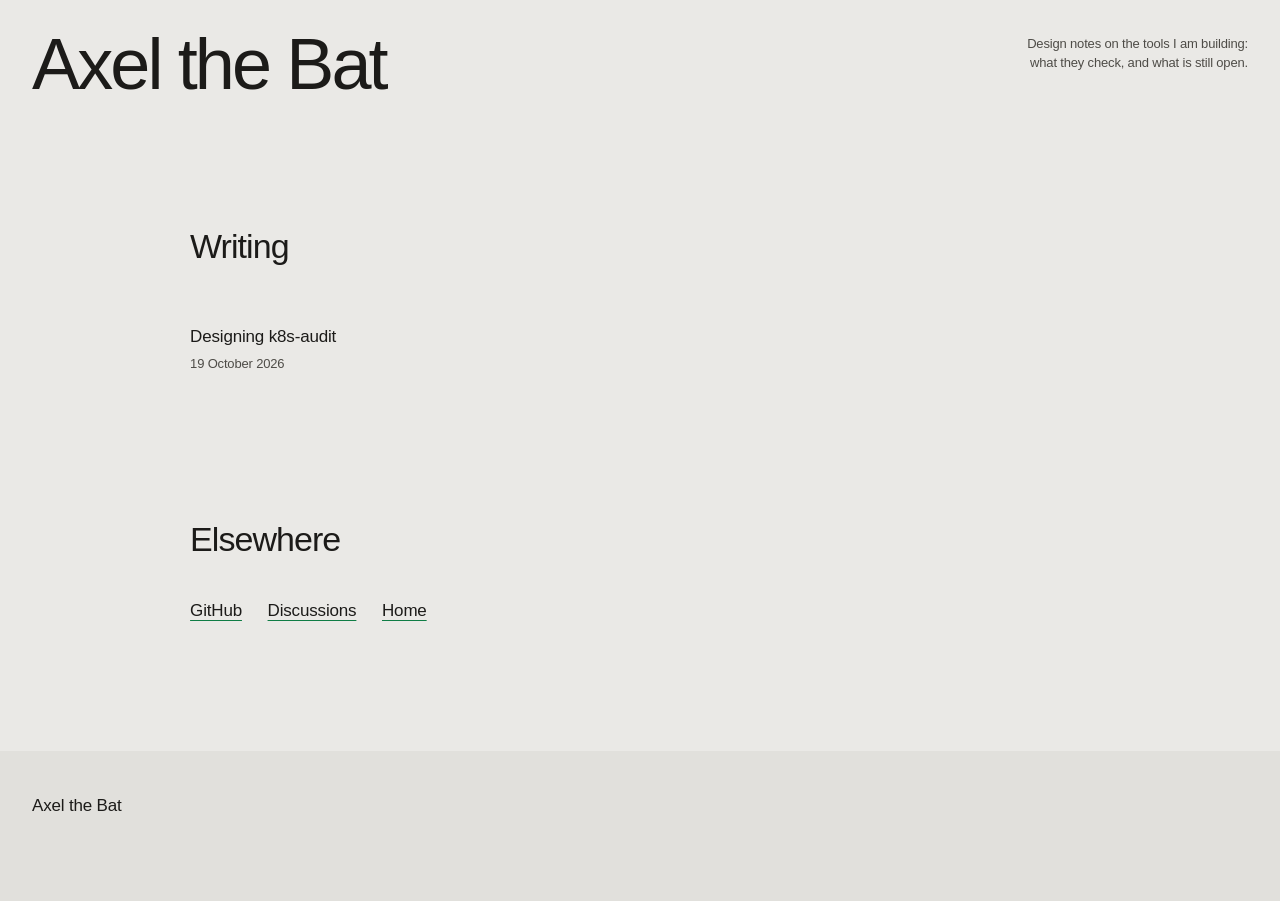
==== blog/index.html @ c0fb5210 "Add personal site and the first design note Home page built around a finding from the k8s-audit rule" ====
<!DOCTYPE html>
<html lang="en">
<head>
<meta charset="utf-8">
<meta name="viewport" content="width=device-width, initial-scale=1">
<title>Writing: Axel the Bat</title>
<meta name="description" content="Design notes on the security tools I am building: what they check, and what is still open.">
<meta name="theme-color" content="#eae9e6">

<link rel="preconnect" href="https://api.fontshare.com">
<link rel="preconnect" href="https://cdn.fontshare.com" crossorigin>
<link href="https://api.fontshare.com/v2/css?f[]=switzer@400,500&display=swap" rel="stylesheet">
<link rel="preconnect" href="https://fonts.googleapis.com">
<link rel="preconnect" href="https://fonts.gstatic.com" crossorigin>
<link href="https://fonts.googleapis.com/css2?family=IBM+Plex+Mono:wght@400&display=swap" rel="stylesheet"> <!-- taste-skill-ignore: a monoespacada so e usada dentro de bloco de codigo real -->
<link rel="stylesheet" href="../assets/style.css">
</head>
<body>

<div class="page">

  <header class="top">
    <h1 class="wordmark" data-reveal>Axel the Bat</h1>
    <p class="tagline" data-reveal>Design notes on the tools I am building: what they check, and what is still open.</p>
  </header>

  <main>

    <section class="section">
      <h2 data-reveal>Writing</h2>
      <div class="ledger">
        <ul class="post-list">
          <li data-reveal>
            <a href="2026-10-19-k8s-audit-design/">Designing k8s-audit</a>
            <span class="when">19 October 2026</span>
          </li>
        </ul>
      </div>
    </section>

    <section class="section">
      <h2 data-reveal>Elsewhere</h2>
      <div class="column">
        <div class="contact-links" data-reveal>
          <a href="https://github.com/Axelthebat">GitHub</a>
          <a href="https://github.com/Axelthebat/Axelthebat/discussions">Discussions</a>
          <a href="/">Home</a>
        </div>
      </div>
    </section>

  </main>

</div>

<footer class="footer">
  <div class="page">
    <span class="footer-name" data-reveal>Axel the Bat</span>
    <span class="footer-note" data-reveal>Brazil.</span>
  </div>
</footer>

<script src="../assets/site.js" defer></script>
</body>
</html>
---- assets/style.css ----
/* Site do Axel the Bat. Paleta de osso com um acento verde.
   Switzer no texto, uma monoespacada so dentro de bloco de codigo. */

:root {
  color-scheme: light;

  /* cor */
  --bg: #eae9e6;
  --surface: #e1e0dc;
  --surface-2: #d3d2cd;
  --ink: #1c1b19;
  --muted: #4e4c47;
  --faint: #656359;
  --accent: #0f7d45;
  --accent-ink: #ffffff;

  /* severidade: dado, nao decoracao */
  --sev-critical: #a3231b;
  --sev-high: #99550f;
  --sev-medium: #7a6510;
  --sev-low: #0f7d45;

  /* tipo */
  --step-small: 0.8125rem;
  --step-body: 1.0625rem;
  --step-lead: 1.3125rem;
  --step-head: clamp(1.5rem, 1.15rem + 1.5vw, 2.125rem);
  --step-display: clamp(2.75rem, 1.5rem + 4.2vw, 4.5rem);

  --sans: "Switzer", -apple-system, BlinkMacSystemFont, "Segoe UI", Helvetica, Arial, sans-serif;

  /* medida */
  --gutter: 32px;
  --offset: 13%;
}

@media (max-width: 640px) {
  :root { --gutter: 20px; --offset: 0; }
}

* { box-sizing: border-box; }

html { -webkit-text-size-adjust: 100%; scroll-behavior: smooth; }

body {
  margin: 0;
  background: var(--bg);
  color: var(--ink);
  font-family: var(--sans);
  font-size: var(--step-body);
  line-height: 1.5;
  letter-spacing: -0.01em;
  -webkit-font-smoothing: antialiased;
  text-rendering: optimizeLegibility;
}

a { color: var(--ink); text-decoration: underline; text-decoration-color: var(--faint); text-underline-offset: 4px; }
a:hover { text-decoration-color: var(--accent); }

:focus-visible {
  outline: 2px solid var(--accent);
  outline-offset: 3px;
  border-radius: 2px;
}

img { max-width: 100%; height: auto; display: block; }

/* a monoespacada aparece so dentro de bloco de codigo real */
code, pre { font-family: "IBM Plex Mono", ui-monospace, SFMono-Regular, Menlo, Consolas, monospace; font-size: 0.875em; }

code {
  background: var(--surface);
  padding: 0.1em 0.34em;
  border-radius: 3px;
}

pre {
  background: var(--surface);
  padding: 18px 20px;
  border-radius: 4px;
  overflow-x: auto;
  line-height: 1.6;
}
pre code { background: none; padding: 0; }

h1, h2, h3 {
  font-weight: 500;
  line-height: 1.15;
  letter-spacing: -0.028em;
  margin: 0;
}
h1 { font-size: var(--step-head); }
h2 { font-size: var(--step-head); }
h3 { font-size: var(--step-body); letter-spacing: -0.015em; }

p { margin: 0 0 1.1em; }
p:last-child { margin-bottom: 0; }

ul { margin: 0 0 1.1em; padding-left: 1.2em; }
li { margin-bottom: 0.35em; }
li::marker { color: var(--faint); }

.lead { font-size: var(--step-lead); line-height: 1.45; }
.muted { color: var(--muted); }
.small { font-size: var(--step-small); }

/* estrutura */

.page { padding: 0 var(--gutter); }

/* coluna de texto: measure curto, alinhada a 13% da viewport */
.column { max-width: 58ch; margin-left: var(--offset); }

/* coluna larga: tabelas, fotos e listas */
.ledger { max-width: 78ch; margin-left: var(--offset); }

@media (max-width: 900px) {
  .column, .ledger { margin-left: 0; }
}

.section { padding: 6rem 0 0; }

@media (min-width: 900px) {
  .section { padding: 8rem 0 0; }
}

.section > h2 { margin-bottom: 2.4rem; max-width: 78ch; margin-left: var(--offset); }

/* cabecalho */

.top {
  display: flex;
  align-items: flex-start;
  justify-content: space-between;
  gap: 2.5rem;
  padding: 1.8rem 0 0;
}

.wordmark {
  font-size: var(--step-display);
  font-weight: 500;
  line-height: 0.98;
  letter-spacing: -0.04em;
  text-decoration: none;
  color: var(--ink);
  margin: 0;
}
.wordmark:hover { text-decoration: none; color: var(--accent); }

.tagline {
  font-size: var(--step-small);
  line-height: 1.45;
  color: var(--muted);
  max-width: 32ch;
  text-align: right;
  margin: 0.4rem 0 0;
}

@media (max-width: 760px) {
  .top { flex-direction: column; gap: 1rem; }
  .tagline { text-align: left; max-width: 46ch; margin: 0; }
}

/* heroi */

.hero {
  display: flex;
  flex-direction: column;
  align-items: center;
  min-height: 72vh;
  padding: 6vh 0 0;
}

@media (min-width: 900px) {
  .hero { padding-top: 9vh; }
}

.plinth {
  width: min(440px, 74vw);
  min-height: 200px;
  background: var(--surface);
  border-radius: 24px;
  padding: 32px 38px;
  display: grid;
}

.finding {
  grid-area: 1 / 1;
  align-content: start;
  opacity: 0;
  transition: opacity 420ms ease;
  pointer-events: none;
}

.finding[data-active="true"] { opacity: 1; pointer-events: auto; }

.finding dl { margin: 0; }

.finding .row {
  display: grid;
  grid-template-columns: 5.5rem 1fr;
  gap: 0.1rem 1rem;
  padding: 0.5rem 0;
}

.finding dt {
  font-size: var(--step-small);
  color: var(--faint);
  line-height: 1.6;
}

.finding dd {
  margin: 0;
  font-size: var(--step-small);
  line-height: 1.6;
  overflow-wrap: anywhere;
}

.finding .id { font-weight: 500; }
.finding .sev { font-weight: 500; }
.sev-critical { color: var(--sev-critical); }
.sev-high { color: var(--sev-high); }
.sev-medium { color: var(--sev-medium); }
.sev-low { color: var(--sev-low); }

.hero-action {
  margin-top: 2.4rem;
  display: inline-block;
  background: var(--accent);
  color: var(--accent-ink);
  font-size: var(--step-body);
  font-weight: 500;
  text-decoration: none;
  padding: 0.72rem 1.5rem;
  border-radius: 2px;
  transition: background 140ms ease, transform 140ms ease;
}
.hero-action:hover { background: #0b6337; text-decoration: none; transform: translateY(-1px); }

.hero-note {
  margin: 1rem 0 0;
  font-size: var(--step-small);
  color: var(--muted);
  text-align: center;
  max-width: 46ch;
}

/* introducao */

.intro p + p { margin-top: 0; }
.intro p:first-child { font-weight: 500; }

/* ledger de trabalhos */

.ledger-row {
  display: grid;
  grid-template-columns: 1fr 1fr auto;
  gap: 1rem;
  align-items: baseline;
  padding: 1.2rem 0.7rem;
  margin: 0 -0.7rem;
  transition: background 140ms ease;
}
.ledger-row:hover { background: var(--surface); }

.ledger-row .name { font-weight: 500; }
.ledger-row .name a { text-decoration: none; }
.ledger-row .name a:hover { color: var(--accent); }
.ledger-row .kind { font-size: var(--step-small); color: var(--muted); }
.ledger-row .year { font-size: var(--step-small); color: var(--muted); font-variant-numeric: tabular-nums; }

@media (max-width: 620px) {
  .ledger-row { grid-template-columns: 1fr auto; }
  .ledger-row .kind { grid-column: 1 / -1; }
}

.strip {
  display: grid;
  grid-template-columns: repeat(3, 1fr);
  gap: 0.6rem;
  margin-top: 2.6rem;
}

.strip figure { margin: 0; overflow: hidden; border-radius: 3px; }
.strip img {
  width: 100%;
  aspect-ratio: 4 / 3;
  object-fit: cover;
  filter: grayscale(1);
  transition: transform 400ms ease;
}
.strip figure:hover img { transform: scale(1.04); }

@media (max-width: 620px) {
  .strip { grid-template-columns: 1fr; }
}

/* tabela de regras */

.rules { width: 100%; border-collapse: collapse; margin: 0 0 1.6rem; }

.rules th {
  text-align: left;
  font-weight: 500;
  font-size: var(--step-small);
  color: var(--muted);
  padding: 0 1rem 0.7rem 0;
  border-bottom: 1px solid var(--surface-2);
}

.rules td {
  padding: 0.75rem 1rem 0.75rem 0;
  border-bottom: 1px solid var(--surface-2);
  vertical-align: top;
}

.rules tbody tr { cursor: pointer; }
.rules tbody tr:hover td,
.rules tbody tr[data-selected="true"] td { background: var(--surface); }
.rules tbody tr[data-selected="true"] td:first-child { color: var(--accent); }

.rules .rid { font-weight: 500; white-space: nowrap; }
.rules .sev { font-weight: 500; white-space: nowrap; }

.rule-detail {
  background: var(--surface);
  border-radius: 4px;
  padding: 1.3rem 1.4rem;
  margin-bottom: 2rem;
}
.rule-detail h3 { margin-bottom: 0.7rem; font-size: 1rem; }
.rule-detail pre { background: var(--bg); margin: 0.8rem 0 0; }

/* texto corrido */

.letter { max-width: 58ch; }
.letter p + p { margin-top: 0; }
.letter p:first-child { font-weight: 500; }

.figure-wide {
  margin: 2.4rem 0 0;
  max-width: 78ch;
  overflow: hidden;
  border-radius: 4px;
}
.figure-wide img {
  width: 100%;
  aspect-ratio: 16 / 9;
  object-fit: cover;
  filter: grayscale(1);
  animation: drift 26s ease-in-out infinite alternate;
}
.figure-wide figcaption {
  font-size: var(--step-small);
  color: var(--muted);
  margin-top: 0.7rem;
  line-height: 1.5;
}

/* a foto anda devagar, para a pagina nao ficar parada */
@keyframes drift {
  from { transform: scale(1); }
  to { transform: scale(1.07); }
}

/* contato */

.contact-line {
  font-size: var(--step-lead);
  line-height: 1.4;
  max-width: 32ch;
  margin-bottom: 1.2rem;
}

.contact-links { display: flex; flex-wrap: wrap; gap: 1.6rem; font-size: var(--step-body); }
.contact-links a { text-decoration-color: var(--accent); }

/* rodape */

.footer {
  margin-top: 8rem;
  background: var(--surface);
  padding: 2.6rem 0 3.2rem;
}

.footer-name {
  display: block;
  font-size: var(--step-body);
  color: var(--ink);
  margin-bottom: 0.35rem;
}

.footer-note { font-size: var(--step-small); color: var(--muted); }

/* utilitarios */

.visually-hidden {
  position: absolute;
  width: 1px; height: 1px;
  margin: -1px; padding: 0;
  overflow: hidden;
  clip: rect(0 0 0 0);
  white-space: nowrap;
  border: 0;
}

.back {
  display: inline-block;
  font-size: var(--step-small);
  color: var(--muted);
  text-decoration: none;
  margin-bottom: 2.4rem;
}
.back:hover { color: var(--accent); text-decoration: none; }

.post-list { list-style: none; padding: 0; margin: 0; max-width: 46ch; }
.post-list li { padding: 1.2rem 0.7rem; margin: 0 -0.7rem; transition: background 140ms ease; }
.post-list li:hover { background: var(--surface); }
.post-list a { font-weight: 500; text-decoration: none; }
.post-list a:hover { color: var(--accent); }
.post-list .when { display: block; font-size: var(--step-small); color: var(--muted); margin-top: 0.25rem; }

article { max-width: 78ch; margin-left: var(--offset); }

@media (max-width: 900px) {
  article { margin-left: 0; }
}

article h2 { margin: 3.4rem 0 1.2rem; }
article h3 { margin: 2.4rem 0 0.8rem; }
article .byline { font-size: var(--step-small); color: var(--muted); margin: 0.6rem 0 0; }
article .diagram { margin: 2rem 0 2.4rem; max-width: 100%; }
article .diagram img { width: 100%; height: auto; }
article .letter p { max-width: 58ch; }

/* movimento */

.reveal {
  opacity: 0;
  transform: translateY(16px);
  transition: opacity 560ms ease, transform 560ms cubic-bezier(0.22, 0.61, 0.36, 1);
}
.reveal.is-visible { opacity: 1; transform: none; }

@media (prefers-reduced-motion: reduce) {
  html { scroll-behavior: auto; }
  .reveal { opacity: 1; transform: none; transition: none; }
  .finding { transition: none; }
  .figure-wide img { animation: none; }
  .hero-action, .ledger-row, .post-list li, .strip img { transition: none; }
  .strip figure:hover img { transform: none; }
}
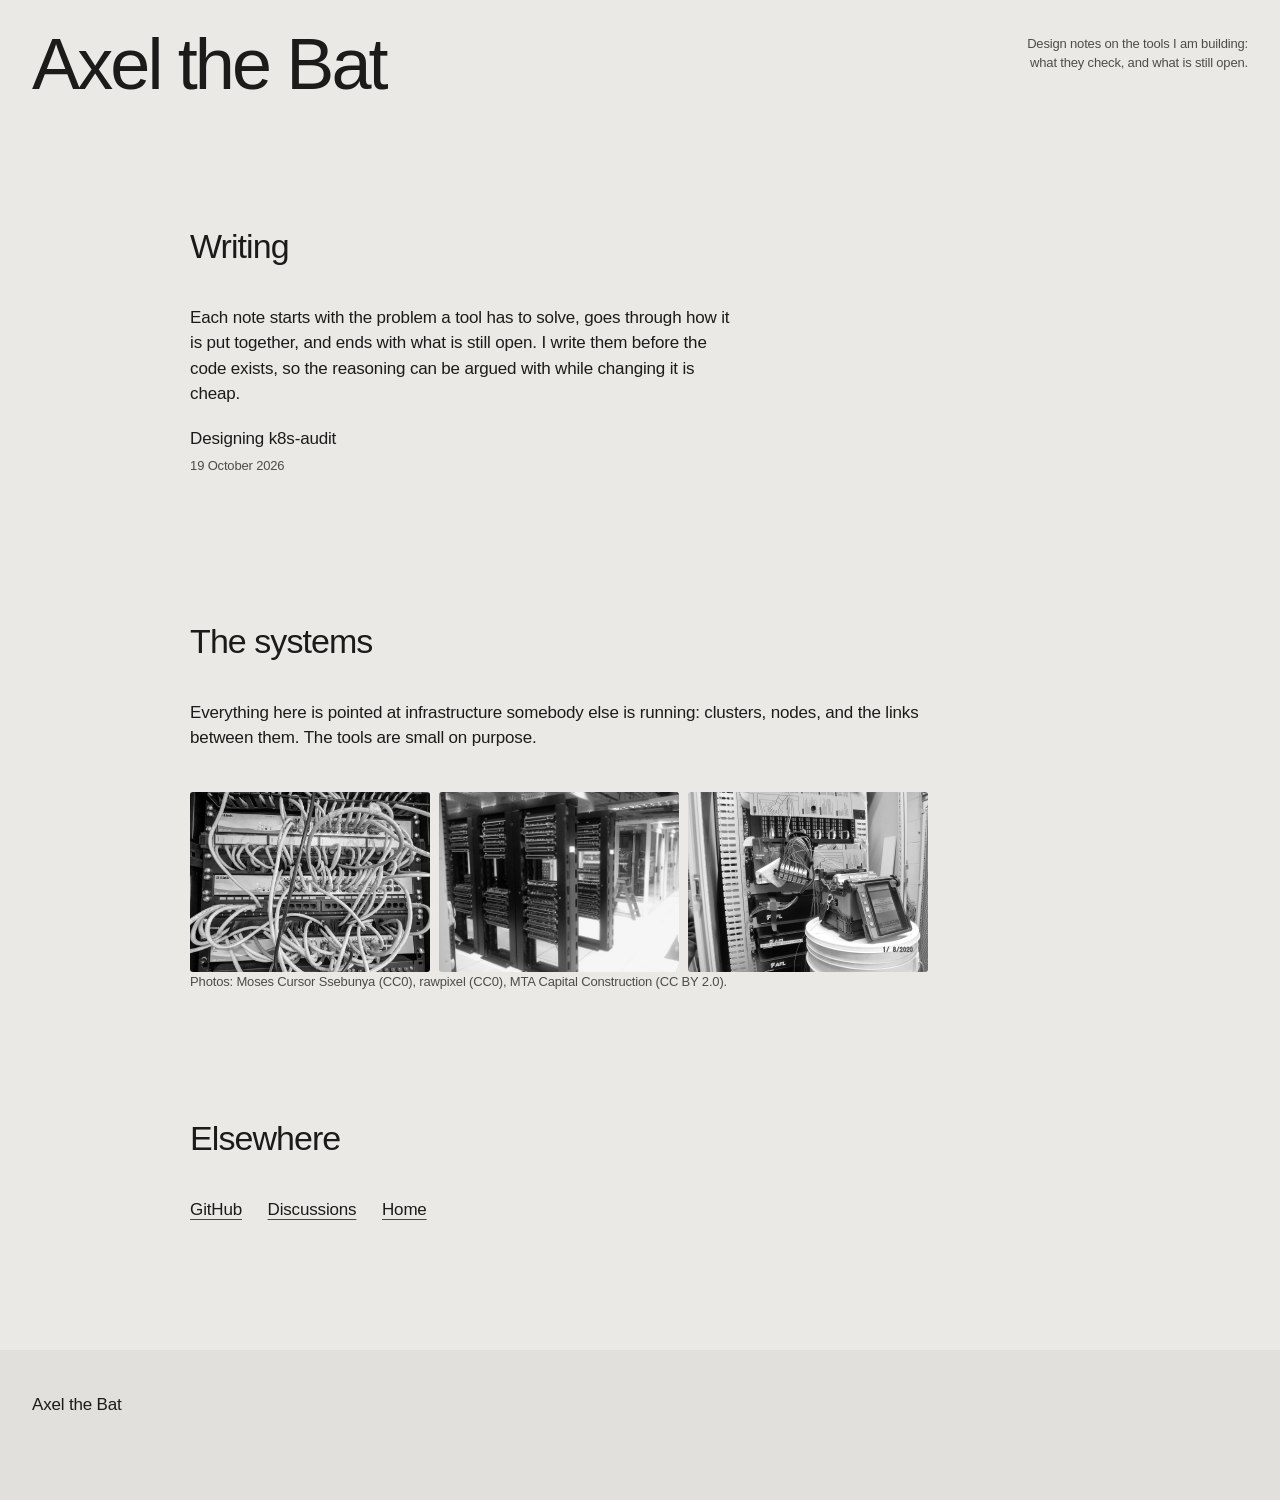
==== commit 66a79b7a: "Fill out the writing index and move the call to action to the end of the note" ====
--- a/blog/index.html
+++ b/blog/index.html
@@ -28,6 +28,9 @@
 
     <section class="section">
       <h2 data-reveal>Writing</h2>
+      <div class="column">
+        <p data-reveal>Each note starts with the problem a tool has to solve, goes through how it is put together, and ends with what is still open. I write them before the code exists, so the reasoning can be argued with while changing it is cheap.</p>
+      </div>
       <div class="ledger">
         <ul class="post-list">
           <li data-reveal>
@@ -35,6 +38,25 @@
             <span class="when">19 October 2026</span>
           </li>
         </ul>
+      </div>
+    </section>
+
+    <section class="section">
+      <h2 data-reveal>The systems</h2>
+      <div class="ledger">
+        <p data-reveal>Everything here is pointed at infrastructure somebody else is running: clusters, nodes, and the links between them. The tools are small on purpose.</p>
+        <div class="strip">
+          <figure data-reveal>
+            <img src="../assets/a-messy-network-server-room-showing-wires.jpg" width="1542" height="2048" loading="lazy" decoding="async" alt="A rack of network switches with dozens of white ethernet cables patched into the front panel">
+          </figure>
+          <figure data-reveal>
+            <img src="../assets/free-computer-server-room-image.webp" width="1024" height="768" loading="lazy" decoding="async" alt="Rows of black server racks with blue cabling in a data centre">
+          </figure>
+          <figure data-reveal>
+            <img src="../assets/splicing-of-the-fiber-optic-cables-for.jpg" width="1920" height="1440" loading="lazy" decoding="async" alt="A fibre optic patch panel with a fibre fusion splicer open in front of it">
+          </figure>
+        </div>
+        <p class="small muted" data-reveal>Photos: Moses Cursor Ssebunya (CC0), rawpixel (CC0), MTA Capital Construction (CC BY 2.0).</p>
       </div>
     </section>
 
--- a/assets/style.css
+++ b/assets/style.css
@@ -11,14 +11,14 @@
   --ink: #1c1b19;
   --muted: #4e4c47;
   --faint: #656359;
-  --accent: #0f7d45;
+  --accent: #0b6b3b;
   --accent-ink: #ffffff;
 
   /* severidade: dado, nao decoracao */
-  --sev-critical: #a3231b;
-  --sev-high: #99550f;
-  --sev-medium: #7a6510;
-  --sev-low: #0f7d45;
+  --sev-critical: #98201a;
+  --sev-high: #844508;
+  --sev-medium: #635108;
+  --sev-low: #0b6b3b;
 
   /* tipo */
   --step-small: 0.8125rem;
@@ -235,7 +235,7 @@
   border-radius: 2px;
   transition: background 140ms ease, transform 140ms ease;
 }
-.hero-action:hover { background: #0b6337; text-decoration: none; transform: translateY(-1px); }
+.hero-action:hover { background: #084f2d; text-decoration: none; transform: translateY(-1px); }
 
 .hero-note {
   margin: 1rem 0 0;
@@ -432,6 +432,9 @@
 article .diagram { margin: 2rem 0 2.4rem; max-width: 100%; }
 article .diagram img { width: 100%; height: auto; }
 article .letter p { max-width: 58ch; }
+article p, article li { max-width: 64ch; }
+article .strip { max-width: 78ch; }
+article .post-action { margin: 1.6rem 0 0; }
 
 /* movimento */
 
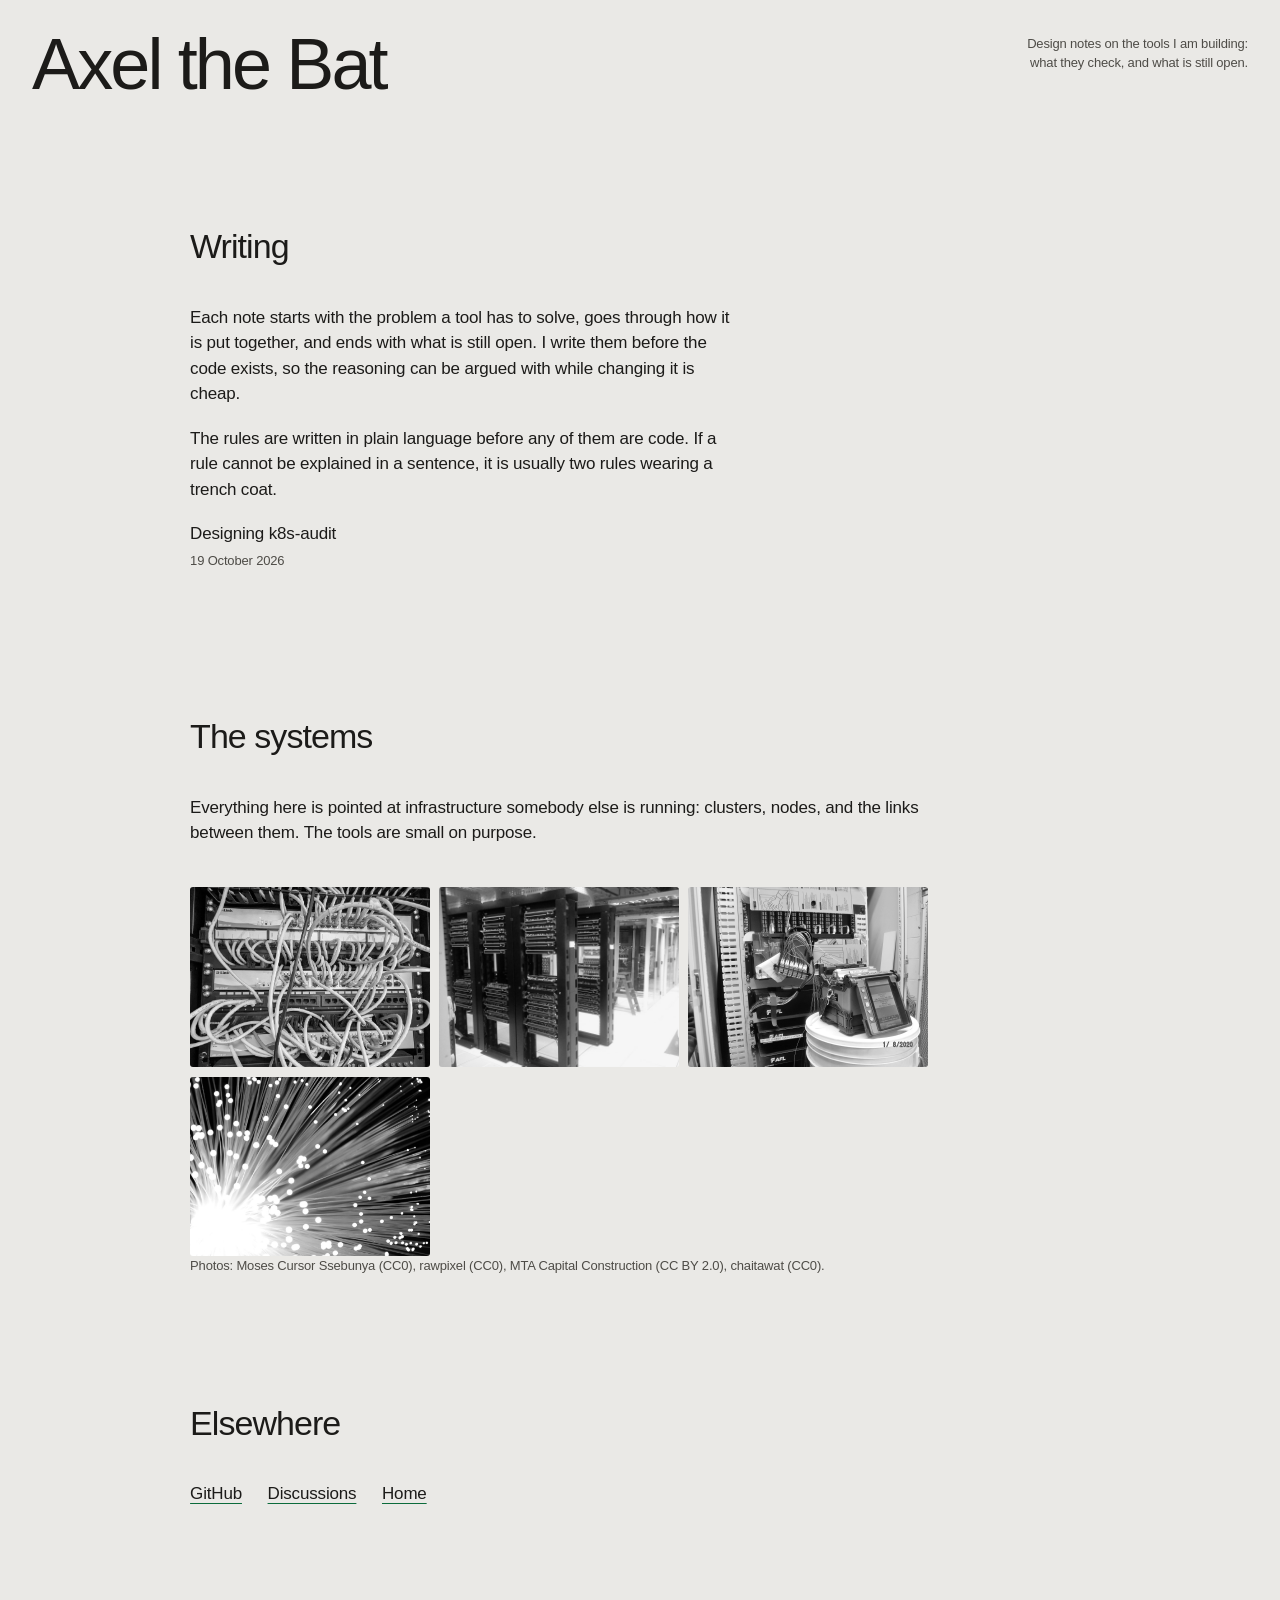
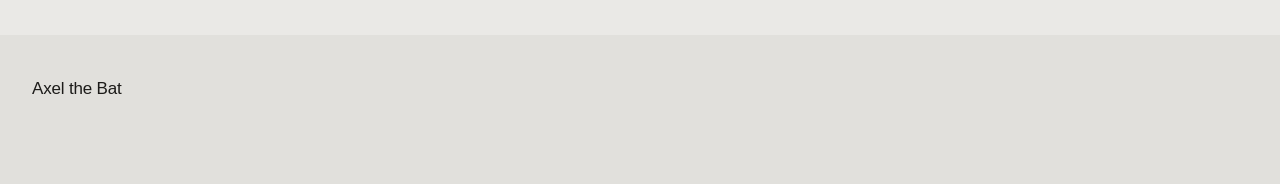
==== commit cbdf5782: "Add a fourth photograph and another paragraph to the writing index" ====
--- a/blog/index.html
+++ b/blog/index.html
@@ -30,6 +30,7 @@
       <h2 data-reveal>Writing</h2>
       <div class="column">
         <p data-reveal>Each note starts with the problem a tool has to solve, goes through how it is put together, and ends with what is still open. I write them before the code exists, so the reasoning can be argued with while changing it is cheap.</p>
+        <p data-reveal>The rules are written in plain language before any of them are code. If a rule cannot be explained in a sentence, it is usually two rules wearing a trench coat.</p>
       </div>
       <div class="ledger">
         <ul class="post-list">
@@ -55,8 +56,11 @@
           <figure data-reveal>
             <img src="../assets/splicing-of-the-fiber-optic-cables-for.jpg" width="1920" height="1440" loading="lazy" decoding="async" alt="A fibre optic patch panel with a fibre fusion splicer open in front of it">
           </figure>
+          <figure data-reveal>
+            <img src="../assets/fiber-optical-cable.jpg" width="1920" height="1280" loading="lazy" decoding="async" alt="A bundle of fibre optic strands fanning out from a bright point, lit against a dark background">
+          </figure>
         </div>
-        <p class="small muted" data-reveal>Photos: Moses Cursor Ssebunya (CC0), rawpixel (CC0), MTA Capital Construction (CC BY 2.0).</p>
+        <p class="small muted" data-reveal>Photos: Moses Cursor Ssebunya (CC0), rawpixel (CC0), MTA Capital Construction (CC BY 2.0), chaitawat (CC0).</p>
       </div>
     </section>
 
